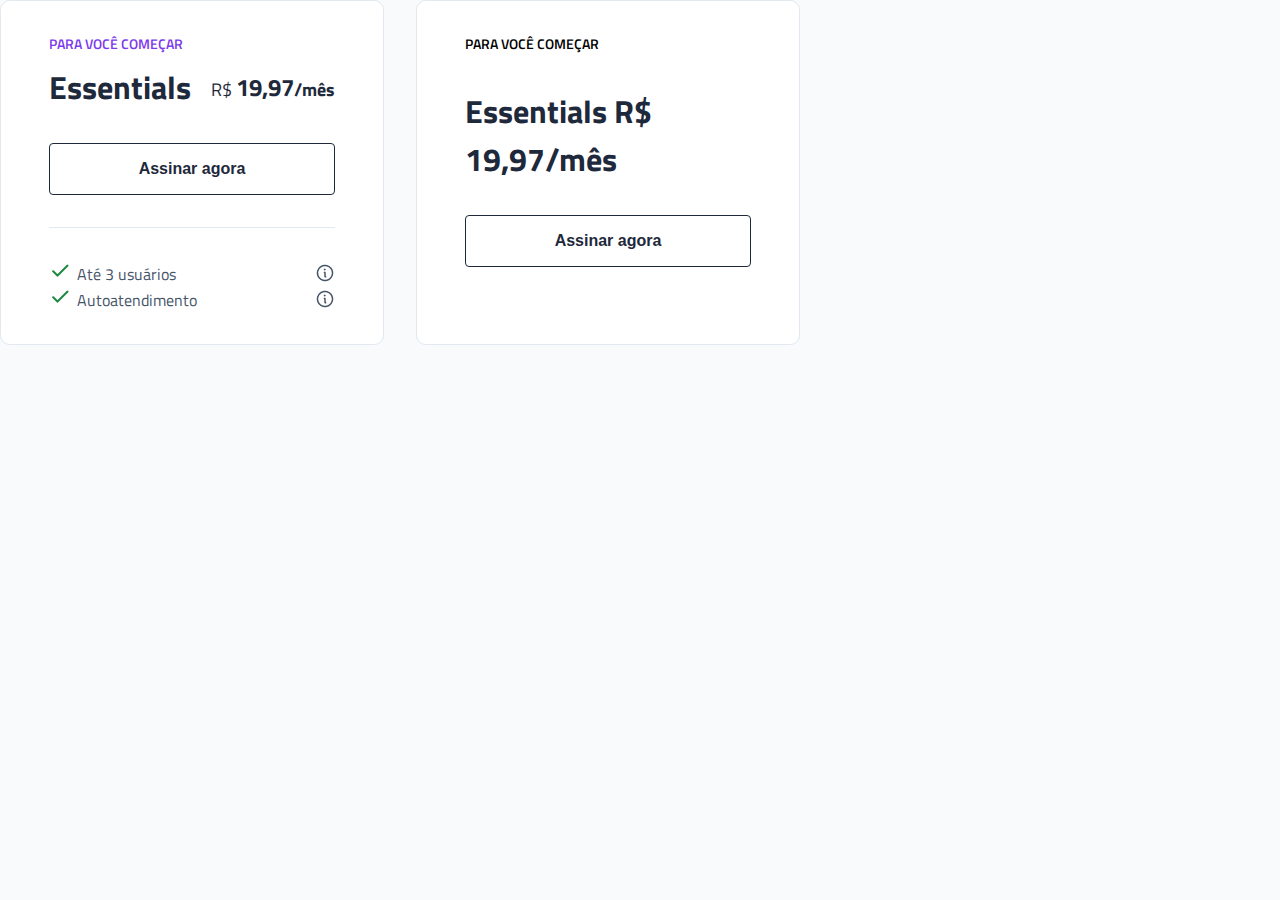
==== Componente de upload (14)/index.html @ 8976c0d9 "First Commit" ====
<!DOCTYPE html>
<html lang="pt-br">
  <head>
    <meta charset="UTF-8" />
    <meta http-equiv="X-UA-Compatible" content="IE=edge" />
    <link rel="preconnect" href="https://fonts.googleapis.com" />
    <link rel="preconnect" href="https://fonts.gstatic.com" crossorigin />
    <link
      href="https://fonts.googleapis.com/css2?family=Titillium+Web:wght@400;600;700&display=swap"
      rel="stylesheet"
    />
    <link rel="stylesheet" href="style.css" />
    <meta name="viewport" content="width=device-width, initial-scale=1.0" />
    <title>Componente de Upload</title>
  </head>
  <body>
    <div class="container">
      <div class="card">
        <div class="content">
          <div class="header">
            <h3>PARA VOCÊ COMEÇAR</h3>
            <div class="price">
              <h1>Essentials</h1>
              <h2>
                <span style="font-weight: 400;">R$</span> 
                <span style="font-size: 1.5rem;">19,97</span>/mês
              </h2>
            </div>
          </div>
          <button class="subscribe">Assinar agora</button>
          <hr />
          <div class="infos">
            <div class="line">
              <span><img src="assets/check.png" style="margin-right: 3.5px;" alt="check icon"> Até 3 usuários</span>
              <img src="assets/Info.png" style="height: fit-content;" alt="more information">
            </div>
            <div class="line">
              <span><img src="assets/check.png" style="margin-right: 3.5px;" alt="check icon"> Autoatendimento</span>
              <img src="assets/Info.png" style="height: fit-content;" alt="more information">
            </div>
          </div>
        </div>
      </div>

      <div class="card">
        <div class="content">
          <h3>PARA VOCÊ COMEÇAR</h3>
          <h1>Essentials R$ 19,97/mês</h1>
          <button>Assinar agora</button>
        </div>
      </div>
    </div>
  </body>
</html>
---- Componente de upload (14)/style.css ----
* {
  margin: 0;
  padding: 0;
  box-sizing: border-box;
}

body {
  background-color: #F8FAFC;
  font-family: 'Titillium Web', sans-serif;
}

h1 {
  font-size: 2rem;
  font-weight: 700;
  color: #1E293B;
}

h2 {
  font-size: 1.12rem;
  font-weight: 700;
  color: #1E293B;
}

h3 {
  font-size: 0.9rem;
  font-weight: 600;
}

.container {
  display: flex;
  gap: 2rem;
}

.card {
  background-color: #FFF;
  width: 24rem;
  border: 1px solid #E2E8F0;
  border-radius: 0.6rem;
  padding: 2rem 3rem;
  gap: 0.6rem;
}

.content {
  display: flex;
  flex-direction: column;
  gap: 2rem;
}

.header {
  display: flex;
  flex-direction: column;
  gap: 0.5rem;
}

.header h3 {
  color: #7C3AED;
}

.price {
  display: flex;
  justify-content: space-between;
  align-items: center;
}

button {
  display: flex;
  justify-content: center;
  align-items: center;
  
  width: 100%;
  padding: 1rem 1.5rem;

  border: 1px solid #1E293B;
  border-radius: 4px;

  background-color: #FFF;

  color: #1E293B;
  font-size: 1rem;
  font-weight: 700;
}

hr {
  border: 0;
  border-top: 1px solid #E2E8F0;
}

.line {
  display: flex;
  justify-content: space-between;
  align-items: center;

  color: #475569;
  font-size: 1rem;

}
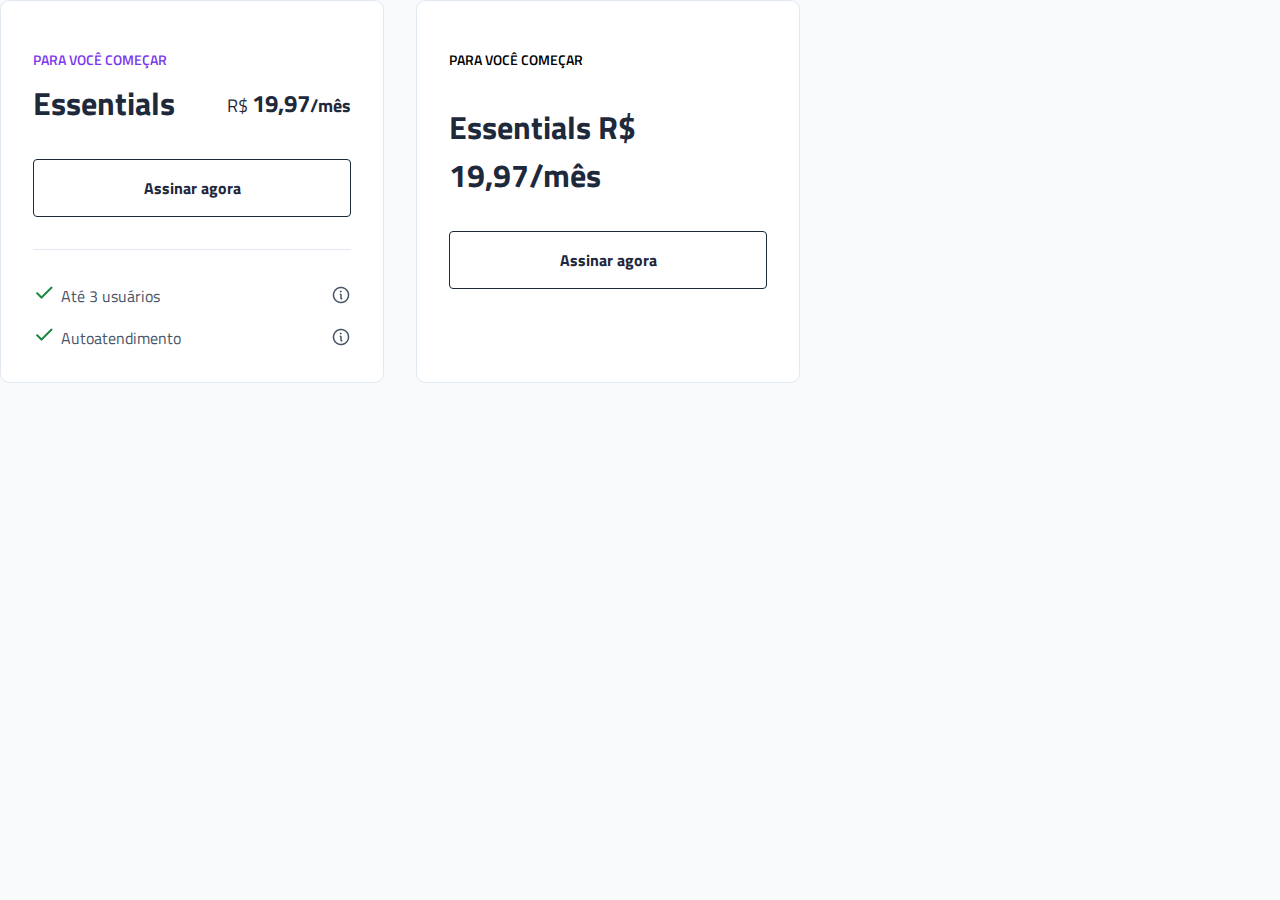
==== commit 9d710923: "Finalizado primeiro Card" ====
--- a/Componente de upload (14)/index.html
+++ b/Componente de upload (14)/index.html
@@ -32,11 +32,11 @@
           <div class="infos">
             <div class="line">
               <span><img src="assets/check.png" style="margin-right: 3.5px;" alt="check icon"> Até 3 usuários</span>
-              <img src="assets/Info.png" style="height: fit-content;" alt="more information">
+              <img src="assets/Info.png" style="height: fit-content; cursor: pointer;" alt="more information">
             </div>
             <div class="line">
               <span><img src="assets/check.png" style="margin-right: 3.5px;" alt="check icon"> Autoatendimento</span>
-              <img src="assets/Info.png" style="height: fit-content;" alt="more information">
+              <img src="assets/Info.png" style="height: fit-content; cursor: pointer;" alt="more information">
             </div>
           </div>
         </div>
--- a/Componente de upload (14)/style.css
+++ b/Componente de upload (14)/style.css
@@ -36,7 +36,7 @@
   width: 24rem;
   border: 1px solid #E2E8F0;
   border-radius: 0.6rem;
-  padding: 2rem 3rem;
+  padding: 3rem 2rem 2rem 2rem;
   gap: 0.6rem;
 }
 
@@ -76,13 +76,25 @@
   background-color: #FFF;
 
   color: #1E293B;
+  font-family: 'Titillium Web', sans-serif;
   font-size: 1rem;
   font-weight: 700;
+}
+
+button:hover {
+  background-color: #f0f0f0;
+  cursor: pointer;
 }
 
 hr {
   border: 0;
   border-top: 1px solid #E2E8F0;
+}
+
+.infos {
+  display: flex;
+  flex-direction: column;
+  gap: 1rem;
 }
 
 .line {
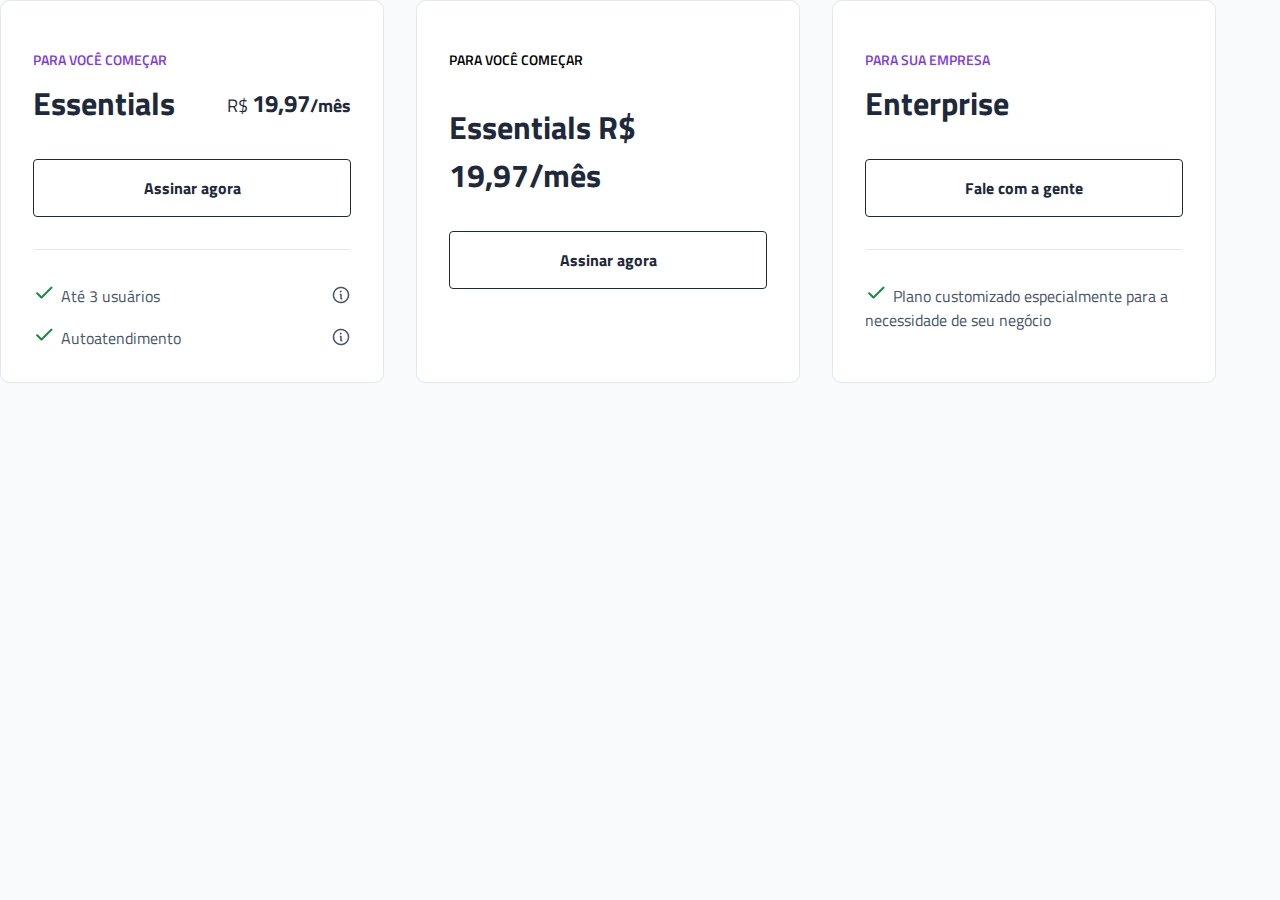
==== commit 54e08319: "Adicionado terceiro card" ====
--- a/Componente de upload (14)/index.html
+++ b/Componente de upload (14)/index.html
@@ -49,6 +49,26 @@
           <button>Assinar agora</button>
         </div>
       </div>
+
+      <div class="card">
+        <div class="content">
+          <div class="header">
+            <h3>PARA SUA EMPRESA</h3>
+            <div class="price">
+              <h1>Enterprise</h1>
+            </div>
+          </div>
+          <button class="subscribe">Fale com a gente</button>
+          <hr />
+          <div class="infos">
+            <div class="line">
+              <span><img src="assets/check.png" style="margin-right: 3.5px;" alt="check icon"> 
+                Plano customizado especialmente para a necessidade de seu negócio
+              </span>
+            </div>
+          </div>
+        </div>
+      </div>
     </div>
   </body>
 </html>
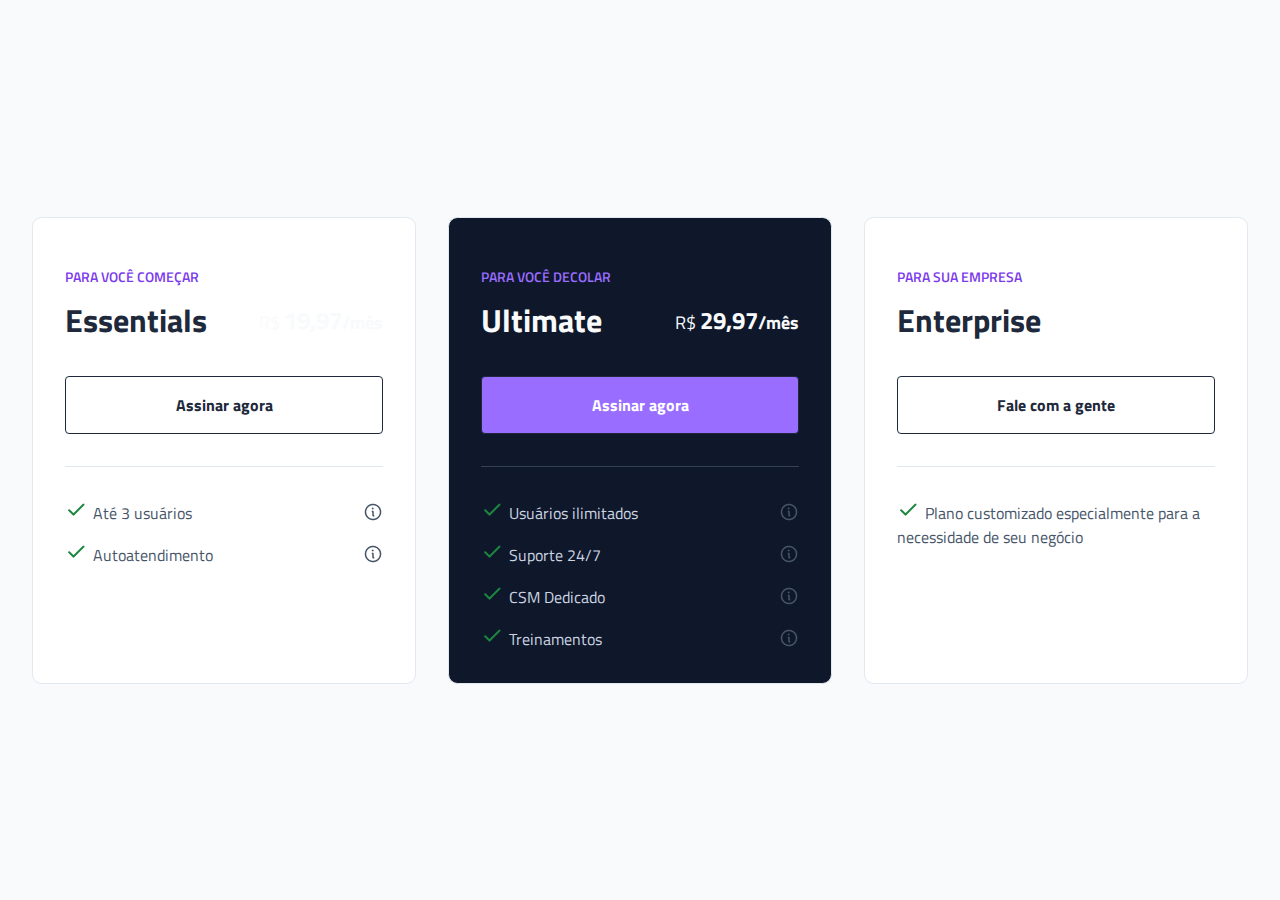
==== commit 2d9a4538: "Adicionado segundo card/principal" ====
--- a/Componente de upload (14)/index.html
+++ b/Componente de upload (14)/index.html
@@ -15,6 +15,7 @@
   </head>
   <body>
     <div class="container">
+      <!-- Primeiro Card -->
       <div class="card">
         <div class="content">
           <div class="header">
@@ -42,14 +43,52 @@
         </div>
       </div>
 
-      <div class="card">
+      <!-- Segundo Card -->
+      <div class="card dark">
         <div class="content">
-          <h3>PARA VOCÊ COMEÇAR</h3>
-          <h1>Essentials R$ 19,97/mês</h1>
-          <button>Assinar agora</button>
+          <div class="header">
+            <h3>PARA VOCÊ DECOLAR</h3>
+            <div class="price">
+              <h1>Ultimate</h1>
+              <h2>
+                <span style="font-weight: 400;">R$</span> 
+                <span style="font-size: 1.5rem;">29,97</span>/mês
+              </h2>
+            </div>
+          </div>
+          <button class="subscribe">Assinar agora</button>
+          <hr />
+          <div class="infos">
+            <div class="line">
+              <span><img src="assets/check.png" style="margin-right: 3.5px;" alt="check icon">
+                 Usuários ilimitados
+                </span>
+              <img src="assets/Info.png" style="height: fit-content; cursor: pointer;" alt="more information">
+            </div>
+            <div class="line">
+              <span><img src="assets/check.png" style="margin-right: 3.5px;" alt="check icon">
+                 Suporte 24/7
+                </span>
+              <img src="assets/Info.png" style="height: fit-content; cursor: pointer;" alt="more information">
+            </div>
+            <div class="line">
+              <span><img src="assets/check.png" style="margin-right: 3.5px;" alt="check icon">
+                 CSM Dedicado
+                </span>
+              <img src="assets/Info.png" style="height: fit-content; cursor: pointer;" alt="more information">
+            </div>
+            <div class="line">
+              <span><img src="assets/check.png" style="margin-right: 3.5px;" alt="check icon">
+                 Treinamentos
+                </span>
+              <img src="assets/Info.png" style="height: fit-content; cursor: pointer;" alt="more information">
+            </div>
+          </div>
         </div>
       </div>
 
+
+      <!-- Terceiro Card -->
       <div class="card">
         <div class="content">
           <div class="header">
--- a/Componente de upload (14)/style.css
+++ b/Componente de upload (14)/style.css
@@ -2,11 +2,15 @@
   margin: 0;
   padding: 0;
   box-sizing: border-box;
+  font-family: 'Titillium Web', sans-serif;
 }
 
 body {
+  display: flex;
+  height: 100vh;
+  justify-content: center;
+  align-items: center;
   background-color: #F8FAFC;
-  font-family: 'Titillium Web', sans-serif;
 }
 
 h1 {
@@ -104,5 +108,34 @@
 
   color: #475569;
   font-size: 1rem;
+}
 
+/* Card escuro central */
+.dark {
+  background-color: #0F172A;
+}
+
+.dark h3 {
+  color: #996DFF;
+}
+
+.dark h1, h2 {
+  color: #F8FAFC;
+}
+
+.dark button {
+  background-color: #996DFF;
+  color: #FFF;
+}
+
+.dark button:hover {
+  background-color: #7C3AED;
+}
+
+.dark hr {
+  border-color: #334155;
+}
+
+.dark .line {
+  color: #CBD5E1;
 }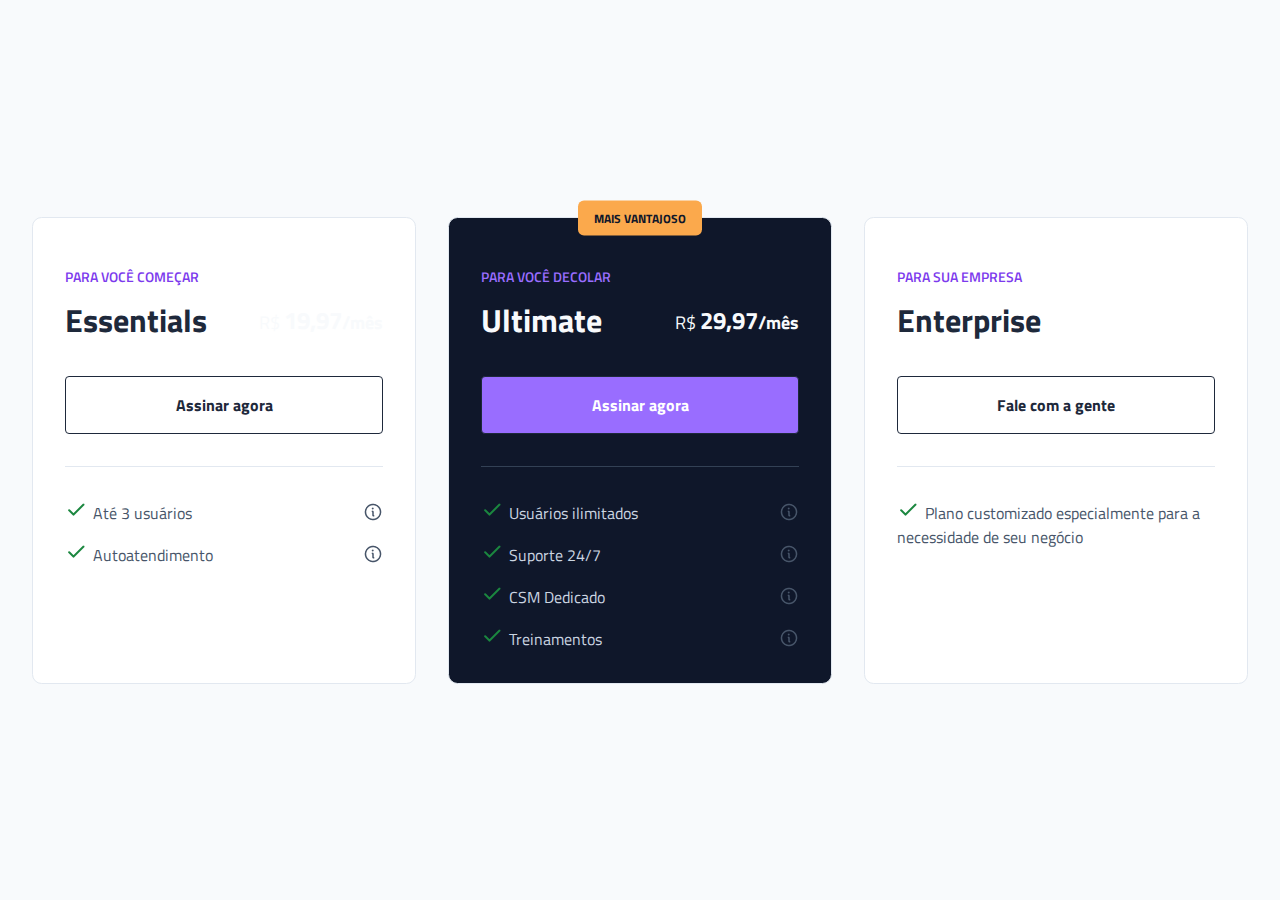
==== commit c3da4911: "Adicionado tag mais vantajoso" ====
--- a/Componente de upload (14)/index.html
+++ b/Componente de upload (14)/index.html
@@ -45,6 +45,9 @@
 
       <!-- Segundo Card -->
       <div class="card dark">
+        <div class="tag">
+          MAIS VANTAJOSO
+        </div>
         <div class="content">
           <div class="header">
             <h3>PARA VOCÊ DECOLAR</h3>
@@ -85,6 +88,7 @@
             </div>
           </div>
         </div>
+        
       </div>
 
 
--- a/Componente de upload (14)/style.css
+++ b/Componente de upload (14)/style.css
@@ -2,7 +2,7 @@
   margin: 0;
   padding: 0;
   box-sizing: border-box;
-  font-family: 'Titillium Web', sans-serif;
+  font-family: "Titillium Web", sans-serif;
 }
 
 body {
@@ -10,19 +10,19 @@
   height: 100vh;
   justify-content: center;
   align-items: center;
-  background-color: #F8FAFC;
+  background-color: #f8fafc;
 }
 
 h1 {
   font-size: 2rem;
   font-weight: 700;
-  color: #1E293B;
+  color: #1e293b;
 }
 
 h2 {
   font-size: 1.12rem;
   font-weight: 700;
-  color: #1E293B;
+  color: #1e293b;
 }
 
 h3 {
@@ -36,9 +36,9 @@
 }
 
 .card {
-  background-color: #FFF;
+  background-color: #fff;
   width: 24rem;
-  border: 1px solid #E2E8F0;
+  border: 1px solid #e2e8f0;
   border-radius: 0.6rem;
   padding: 3rem 2rem 2rem 2rem;
   gap: 0.6rem;
@@ -57,7 +57,7 @@
 }
 
 .header h3 {
-  color: #7C3AED;
+  color: #7c3aed;
 }
 
 .price {
@@ -70,17 +70,17 @@
   display: flex;
   justify-content: center;
   align-items: center;
-  
+
   width: 100%;
   padding: 1rem 1.5rem;
 
-  border: 1px solid #1E293B;
+  border: 1px solid #1e293b;
   border-radius: 4px;
 
-  background-color: #FFF;
+  background-color: #fff;
 
-  color: #1E293B;
-  font-family: 'Titillium Web', sans-serif;
+  color: #1e293b;
+  font-family: "Titillium Web", sans-serif;
   font-size: 1rem;
   font-weight: 700;
 }
@@ -92,7 +92,7 @@
 
 hr {
   border: 0;
-  border-top: 1px solid #E2E8F0;
+  border-top: 1px solid #e2e8f0;
 }
 
 .infos {
@@ -112,24 +112,26 @@
 
 /* Card escuro central */
 .dark {
-  background-color: #0F172A;
+  background-color: #0f172a;
+  position: relative;
 }
 
 .dark h3 {
-  color: #996DFF;
+  color: #996dff;
 }
 
-.dark h1, h2 {
-  color: #F8FAFC;
+.dark h1,
+h2 {
+  color: #f8fafc;
 }
 
 .dark button {
-  background-color: #996DFF;
-  color: #FFF;
+  background-color: #996dff;
+  color: #fff;
 }
 
 .dark button:hover {
-  background-color: #7C3AED;
+  background-color: #7c3aed;
 }
 
 .dark hr {
@@ -137,5 +139,24 @@
 }
 
 .dark .line {
-  color: #CBD5E1;
-}+  color: #cbd5e1;
+}
+
+.tag {
+  display: flex;
+  justify-content: center;
+  width: fit-content;
+  padding: 0.5rem 1rem;
+
+  position: absolute;
+  margin-top: -3rem;
+  left: 50%;
+  transform: translate(-50%, -50%);
+
+  background-color: #fba94c;
+  border-radius: 6px;
+
+  color: #0f172a;
+  font-size: 0.75rem;
+  font-weight: 700;
+}
